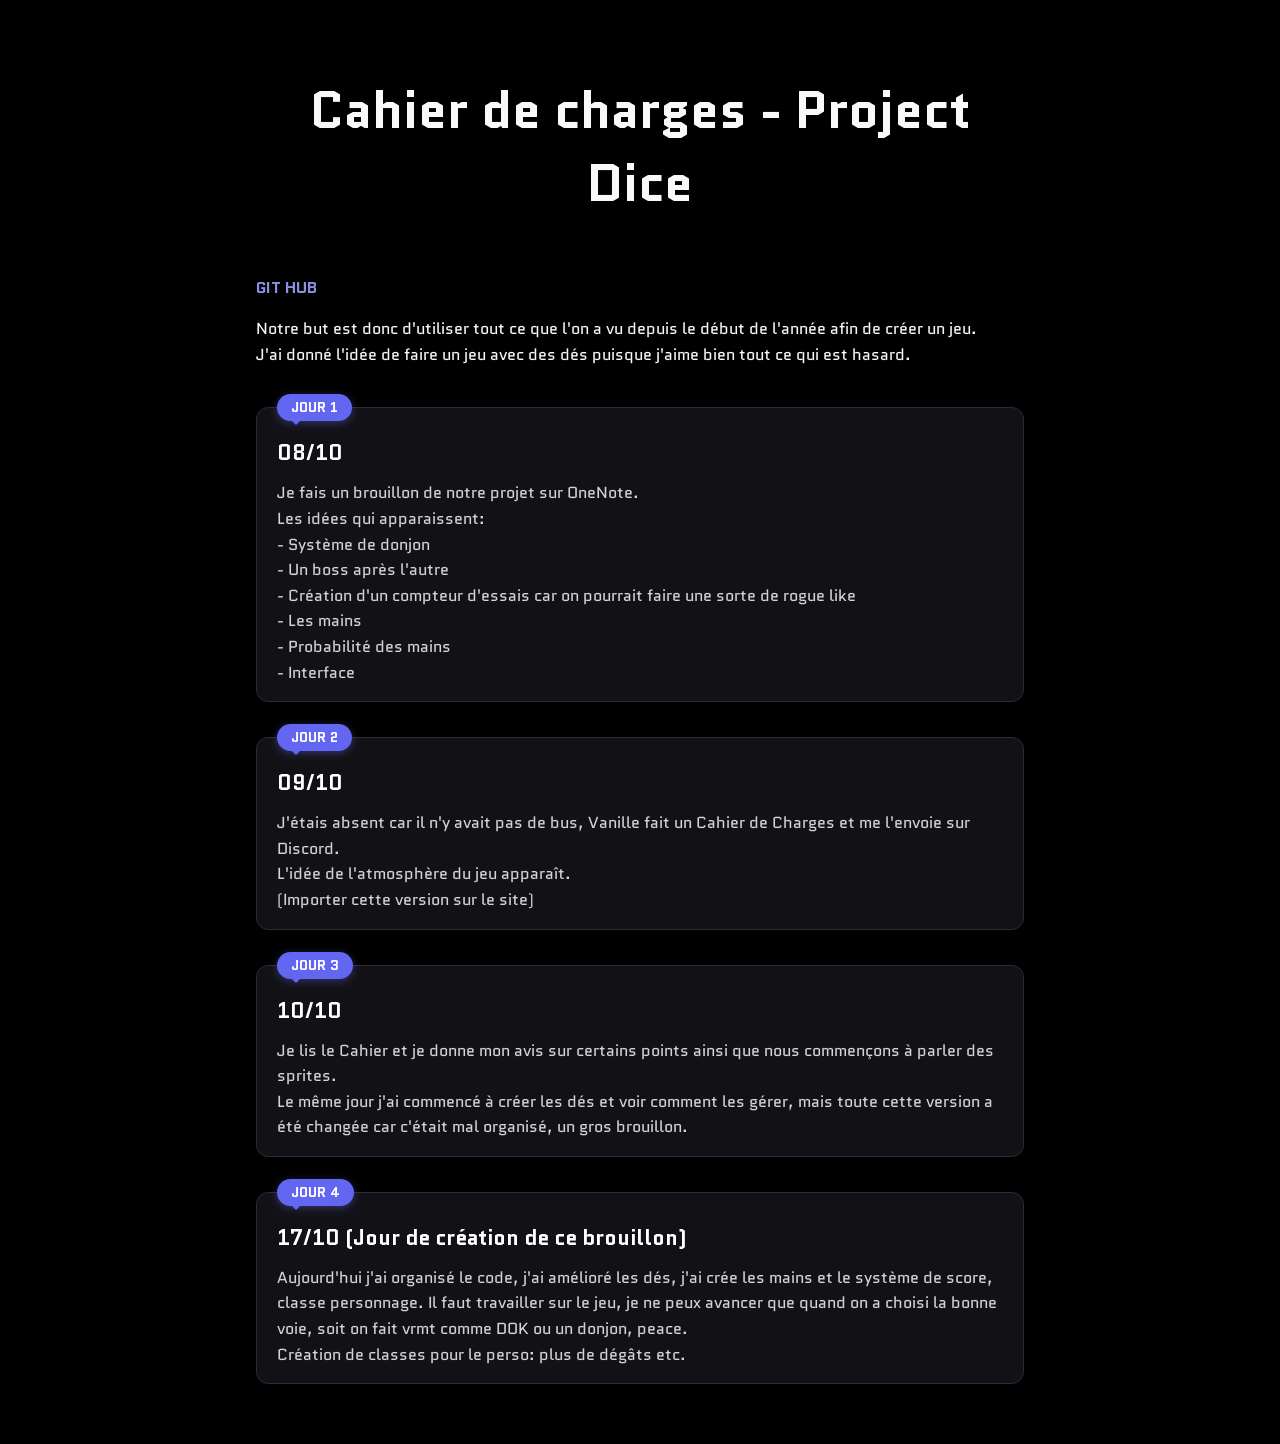
==== index.html @ bb06f16a "Création du site pour le cahier des charges" ====
<!DOCTYPE html>
<html lang="fr">
    <head>
        <meta charset="utf-8">
        <link rel="stylesheet" type="text/css" href="css/style.css" />
        <link rel="preconnect" href="https://fonts.googleapis.com">
        <link rel="preconnect" href="https://fonts.gstatic.com" crossorigin>
        <link href="https://fonts.googleapis.com/css2?family=Quantico:ital,wght@0,400;0,700;1,400;1,700&display=swap" rel="stylesheet">
        <title>Project Dice</title>
    </head>
    <body>
        <header>
            <h1> Cahier de charges - Project Dice </h1>
        </header>

        <main>
            <!-- Introduction / Github -->
            <div class="intro">
                <a href="https://github.com/lcsmvb/project-dice" target="_blank">GIT HUB</a>
                <p>
                    Notre but est donc d'utiliser tout ce que l'on a vu depuis le début de l'année afin de créer un jeu.<br>
                    J'ai donné l'idée de faire un jeu avec des dés puisque j'aime bien tout ce qui est hasard.
                </p>
            </div>

            <!-- Jour 1 -->
            <div class="card">
                <span class="badge">Jour 1</span>
                <h2>08/10</h2>
                <p> 
                    Je fais un brouillon de notre projet sur OneNote. <br>
                    Les idées qui apparaissent: <br>
                    - Système de donjon<br>
                    - Un boss après l'autre<br>
                    - Création d'un compteur d'essais car on pourrait faire une sorte de rogue like <br>
                    - Les mains <br>
                    - Probabilité des mains <br>
                    - Interface <br>
                </p>
            </div>

            <!-- Jour 2 -->
            <div class="card">
                <span class="badge">Jour 2</span>
                <h2>09/10</h2>
                <p> 
                    J'étais absent car il n'y avait pas de bus, Vanille fait un Cahier de Charges et me l'envoie sur Discord. <br>
                    L'idée de l'atmosphère du jeu apparaît. <br>
                    (Importer cette version sur le site) <br>
                </p>
            </div>

            <!-- Jour 3 -->
            <div class="card">
                <span class="badge">Jour 3</span>
                <h2>10/10</h2>
                <p> 
                    Je lis le Cahier et je donne mon avis sur certains points ainsi que nous commençons à parler des sprites. <br>
                    Le même jour j'ai commencé à créer les dés et voir comment les gérer, mais toute cette version a été changée car c'était mal organisé, un gros brouillon. <br>
                </p>
            </div>

            <!-- Jour 4 -->
            <div class="card">
                <span class="badge">Jour 4</span>
                <h2>17/10 (Jour de création de ce brouillon)</h2>
                <p>
                    Aujourd'hui j'ai organisé le code, j'ai amélioré les dés, j'ai crée les mains et le système de score, classe personnage. Il faut travailler sur le jeu, je ne peux avancer que quand on a choisi la bonne voie, soit on fait vrmt comme DOK ou un donjon, peace. <br>
                    Création de classes pour le perso: plus de dégâts etc. <br>
                </p>
            </div>
        </main>
    </body>
</html>
---- css/style.css ----
/* Base de ton CSS */
body {
    margin: auto;
    width: 60%;
    max-width: 800px;
    font-family: "Quantico", sans-serif;
    background-color: #000000;
    color: #f9f9fa;
    padding-bottom: 60px;
}

header {
    text-align: center;
    font-weight: bold;
    font-size: 160%;
    padding: 40px 20px 20px 20px;
}

a {
    color: #8e8ee0;
    font-weight: bold;
    text-decoration: none;
}

a:hover {
    text-decoration: underline;
}

.intro {
    margin-bottom: 40px;
    line-height: 1.6;
}

/* --- STYLE CARTES NSI AVEC BULLES --- */

/* La carte qui contient la bulle et le texte */
.card {
    position: relative;          /* Indispensable pour caler la bulle par rapport à la carte */
    background-color: #121216;   /* Fond légèrement plus clair que le noir pur */
    border: 1px solid #2a2a38;   /* Bordure sobre */
    border-radius: 12px;
    padding: 24px 20px 16px 20px;
    margin-top: 35px;            /* Laisse de l'espace pour que la bulle dépasse */
    box-shadow: 0 4px 15px rgba(0, 0, 0, 0.5);
}

/* La bulle flottante */
.card .badge {
    position: absolute;
    top: -14px;                  /* Fait chevaucher la bulle sur le bord supérieur */
    left: 20px;                  /* Positionnée à gauche */
    background: #6366f1;         /* Couleur violet/bleu (style NSI) */
    color: #ffffff;
    font-size: 0.85rem;
    font-weight: bold;
    text-transform: uppercase;
    padding: 4px 14px;
    border-radius: 20px;         /* Forme de pilule / bulle */
    box-shadow: 0 2px 8px rgba(99, 102, 241, 0.4);
}

/* Effet petite pointe sous la bulle (optionnel) */
.card .badge::after {
    content: "";
    position: absolute;
    bottom: -4px;
    left: 14px;
    width: 0;
    height: 0;
    border-left: 5px solid transparent;
    border-right: 5px solid transparent;
    border-top: 5px solid #6366f1;
}

/* Le titre dans la carte (ex: la date) */
.card h2 {
    margin: 6px 0 12px 0;
    color: #ffffff;
    font-size: 1.3rem;
}

/* Contenu textuel dans la carte */
.card p {
    margin: 0;
    line-height: 1.6;
    color: #d1d5db;
}
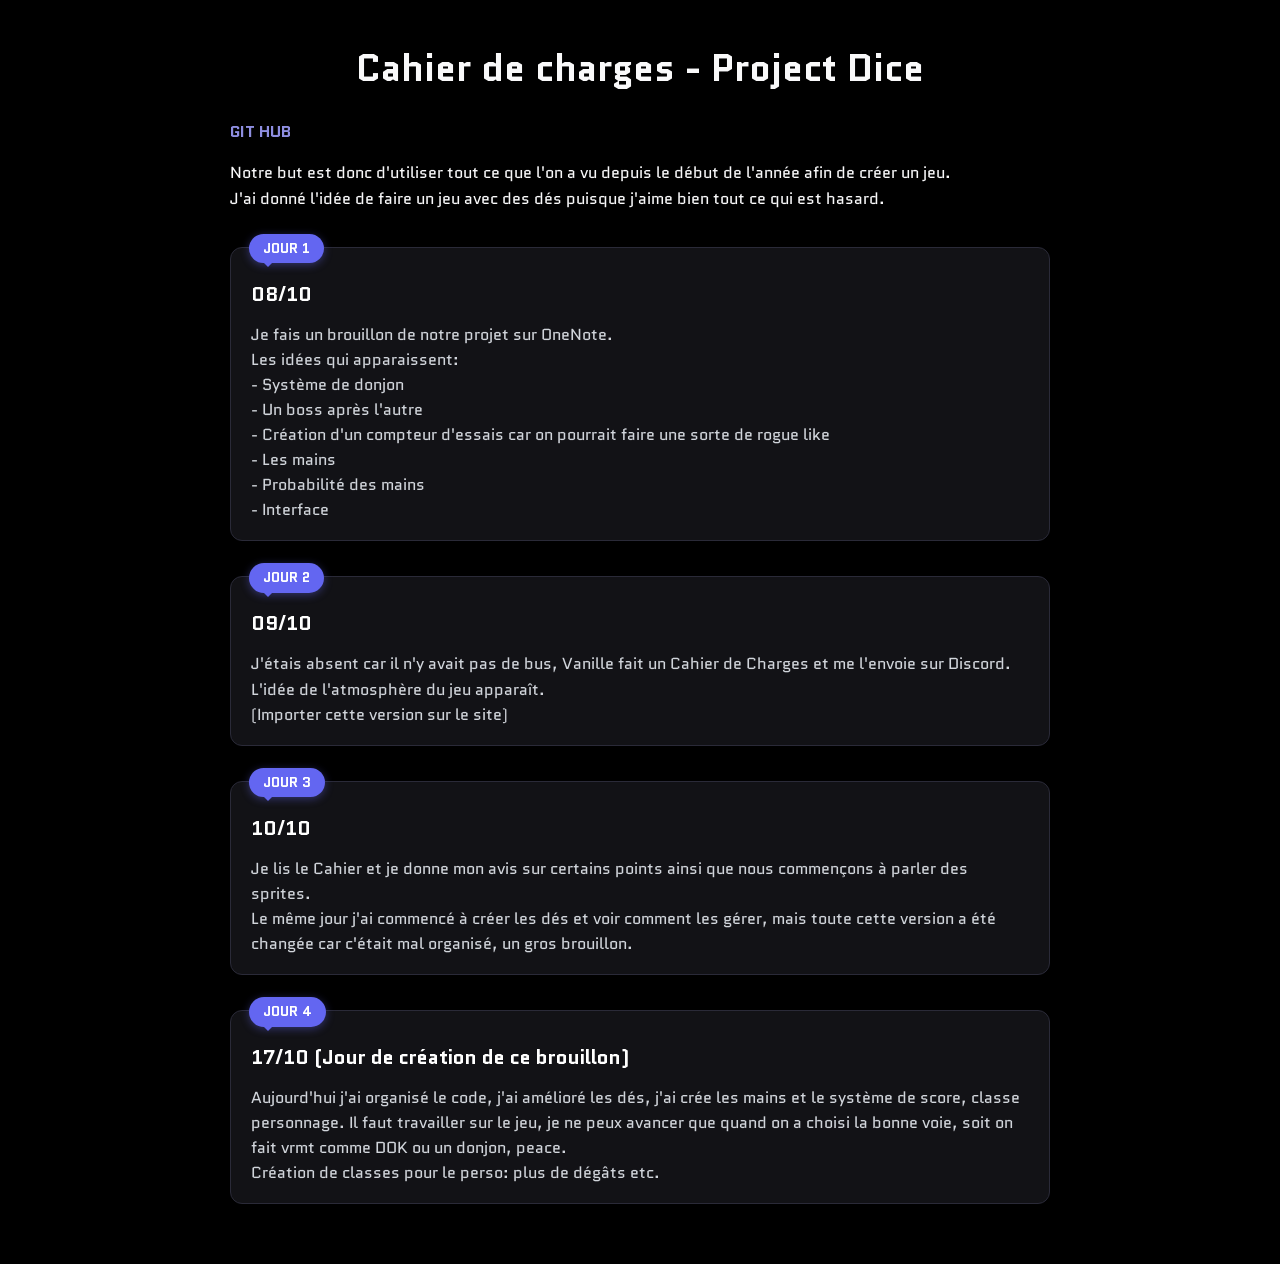
==== commit 209de8fb: "Site devient responsive" ====
--- a/index.html
+++ b/index.html
@@ -3,6 +3,7 @@
     <head>
         <meta charset="utf-8">
         <link rel="stylesheet" type="text/css" href="css/style.css" />
+        <meta name="viewport" content="width=device-width, initial-scale=1.0">
         <link rel="preconnect" href="https://fonts.googleapis.com">
         <link rel="preconnect" href="https://fonts.gstatic.com" crossorigin>
         <link href="https://fonts.googleapis.com/css2?family=Quantico:ital,wght@0,400;0,700;1,400;1,700&display=swap" rel="stylesheet">
--- a/css/style.css
+++ b/css/style.css
@@ -1,25 +1,35 @@
-/* Base de ton CSS */
+/* --- RESET & REGLES DE BASE --- */
+* {
+    box-sizing: border-box; /* Empêche le rembourrage (padding) de casser la largeur */
+}
+
 body {
-    margin: auto;
-    width: 60%;
-    max-width: 800px;
+    margin: 0 auto;
+    width: 90%;             /* S'adapte à 90% de l'écran sur mobile */
+    max-width: 850px;       /* Bloque à 850px max sur grand écran d'ordinateur */
     font-family: "Quantico", sans-serif;
     background-color: #000000;
     color: #f9f9fa;
-    padding-bottom: 60px;
+    padding: 10px 15px 60px 15px;
+    line-height: 1.6;
 }
 
 header {
     text-align: center;
     font-weight: bold;
-    font-size: 160%;
-    padding: 40px 20px 20px 20px;
+    padding: 30px 10px 20px 10px;
+}
+
+header h1 {
+    font-size: clamp(1.5rem, 4vw, 2.3rem); /* Taille de titre dynamique qui s'adapte à l'écran */
+    margin: 0;
 }
 
 a {
     color: #8e8ee0;
     font-weight: bold;
     text-decoration: none;
+    word-break: break-all; /* Évite que les longs liens dépassent sur petit écran */
 }
 
 a:hover {
@@ -27,39 +37,38 @@
 }
 
 .intro {
-    margin-bottom: 40px;
-    line-height: 1.6;
+    margin-bottom: 35px;
+    font-size: 1rem;
 }
 
-/* --- STYLE CARTES NSI AVEC BULLES --- */
-
-/* La carte qui contient la bulle et le texte */
+/* --- CARTES DE TIMELINE / SECTIONS --- */
 .card {
-    position: relative;          /* Indispensable pour caler la bulle par rapport à la carte */
-    background-color: #121216;   /* Fond légèrement plus clair que le noir pur */
-    border: 1px solid #2a2a38;   /* Bordure sobre */
+    position: relative;
+    background-color: #121216;
+    border: 1px solid #2a2a38;
     border-radius: 12px;
-    padding: 24px 20px 16px 20px;
-    margin-top: 35px;            /* Laisse de l'espace pour que la bulle dépasse */
+    padding: 24px 20px 18px 20px;
+    margin-top: 35px;
     box-shadow: 0 4px 15px rgba(0, 0, 0, 0.5);
 }
 
 /* La bulle flottante */
 .card .badge {
     position: absolute;
-    top: -14px;                  /* Fait chevaucher la bulle sur le bord supérieur */
-    left: 20px;                  /* Positionnée à gauche */
-    background: #6366f1;         /* Couleur violet/bleu (style NSI) */
+    top: -14px;
+    left: 18px;
+    background: #6366f1;
     color: #ffffff;
     font-size: 0.85rem;
     font-weight: bold;
     text-transform: uppercase;
     padding: 4px 14px;
-    border-radius: 20px;         /* Forme de pilule / bulle */
+    border-radius: 20px;
     box-shadow: 0 2px 8px rgba(99, 102, 241, 0.4);
+    white-space: nowrap; /* Empêche le badge de se casser en deux lignes */
 }
 
-/* Effet petite pointe sous la bulle (optionnel) */
+/* Petite pointe sous la bulle */
 .card .badge::after {
     content: "";
     position: absolute;
@@ -72,16 +81,44 @@
     border-top: 5px solid #6366f1;
 }
 
-/* Le titre dans la carte (ex: la date) */
 .card h2 {
     margin: 6px 0 12px 0;
     color: #ffffff;
-    font-size: 1.3rem;
+    font-size: 1.25rem;
 }
 
-/* Contenu textuel dans la carte */
 .card p {
     margin: 0;
-    line-height: 1.6;
     color: #d1d5db;
+    font-size: 0.98rem;
+}
+
+/* --- MEDIA QUERIES (ADAPTATION MOBILES ET TABLETTES) --- */
+
+/* Pour les écrans mobiles (< 600px) */
+@media (max-width: 600px) {
+    body {
+        width: 95%;          /* On prend plus de place sur petit écran */
+        padding-left: 8px;
+        padding-right: 8px;
+    }
+
+    header {
+        padding: 20px 5px 15px 5px;
+    }
+
+    .card {
+        padding: 22px 14px 14px 14px; /* Un peu moins de padding pour gagner de l'espace */
+        margin-top: 30px;
+    }
+
+    .card .badge {
+        left: 12px;           /* On décale légèrement le badge vers la gauche */
+        font-size: 0.75rem;   /* Bulle un peu plus petite sur mobile */
+        padding: 3px 10px;
+    }
+
+    .card h2 {
+        font-size: 1.1rem;
+    }
 }
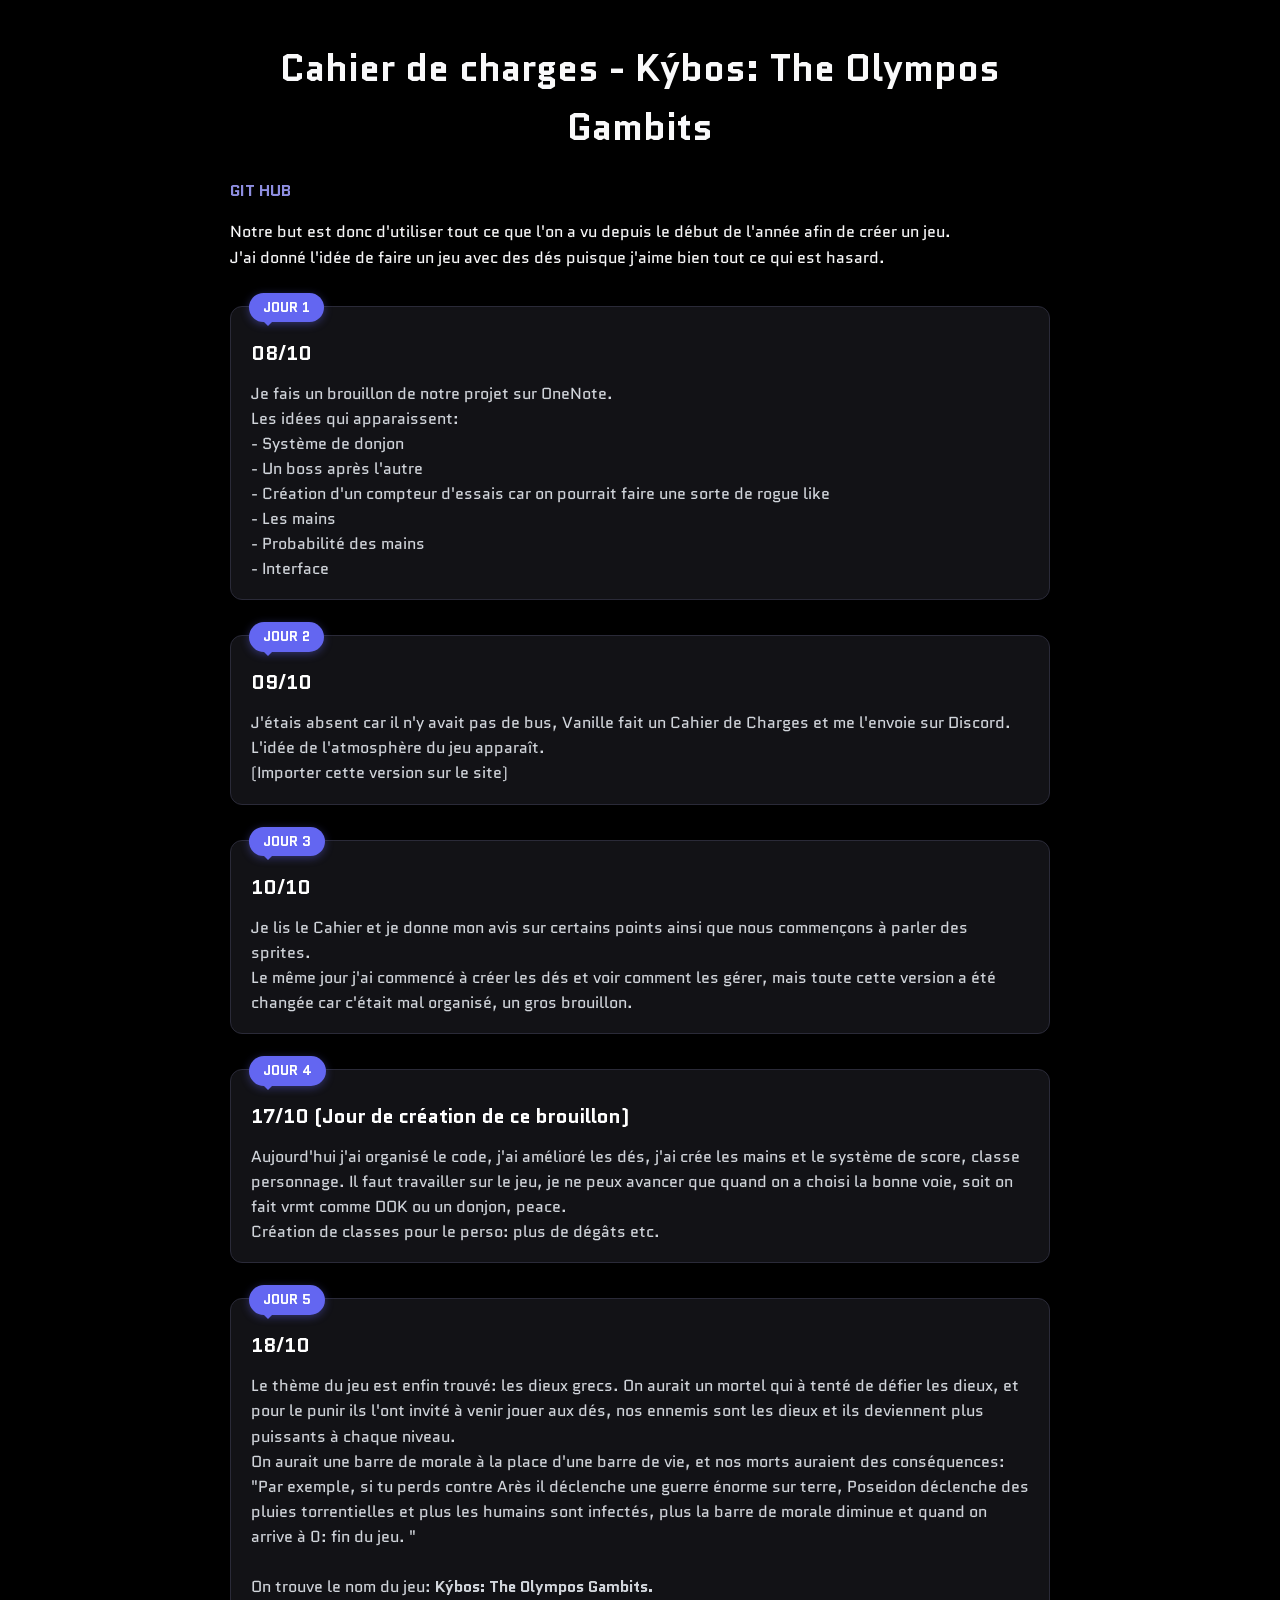
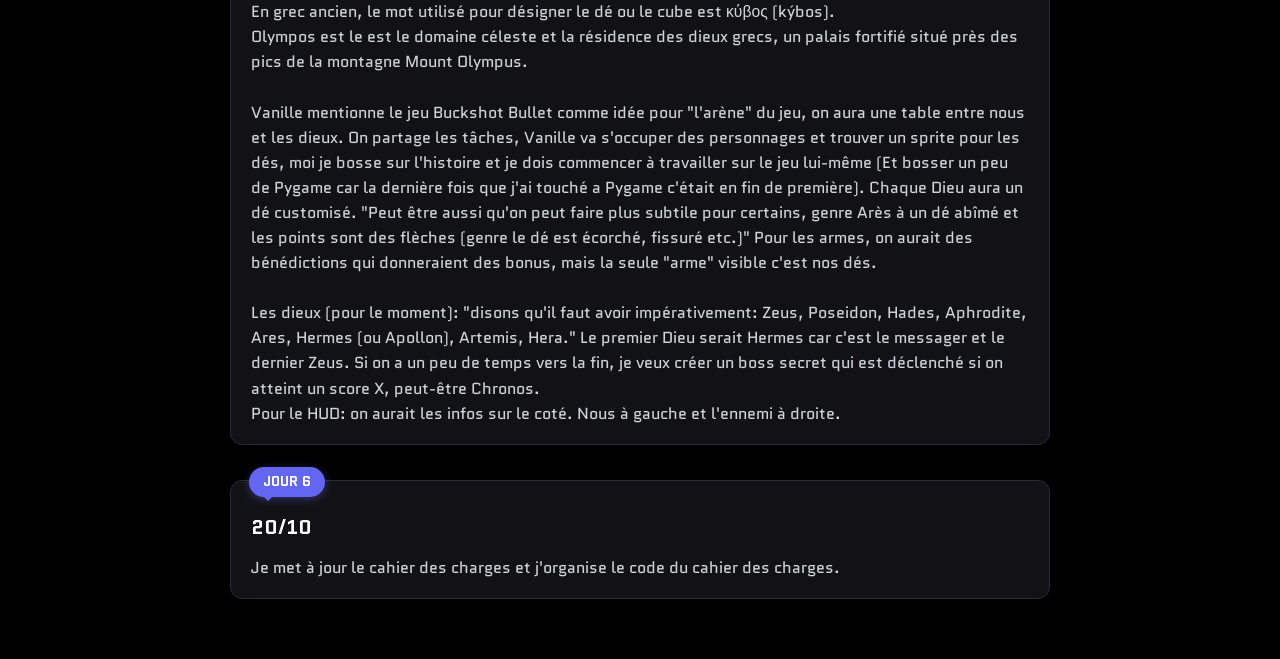
==== commit 059adbf9: "Jour 5" ====
--- a/index.html
+++ b/index.html
@@ -1,75 +1,131 @@
 <!DOCTYPE html>
 <html lang="fr">
-    <head>
-        <meta charset="utf-8">
-        <link rel="stylesheet" type="text/css" href="css/style.css" />
-        <meta name="viewport" content="width=device-width, initial-scale=1.0">
-        <link rel="preconnect" href="https://fonts.googleapis.com">
-        <link rel="preconnect" href="https://fonts.gstatic.com" crossorigin>
-        <link href="https://fonts.googleapis.com/css2?family=Quantico:ital,wght@0,400;0,700;1,400;1,700&display=swap" rel="stylesheet">
-        <title>Project Dice</title>
-    </head>
-    <body>
-        <header>
-            <h1> Cahier de charges - Project Dice </h1>
-        </header>
 
-        <main>
-            <!-- Introduction / Github -->
-            <div class="intro">
-                <a href="https://github.com/lcsmvb/project-dice" target="_blank">GIT HUB</a>
-                <p>
-                    Notre but est donc d'utiliser tout ce que l'on a vu depuis le début de l'année afin de créer un jeu.<br>
-                    J'ai donné l'idée de faire un jeu avec des dés puisque j'aime bien tout ce qui est hasard.
-                </p>
-            </div>
+<head>
+    <meta charset="utf-8">
+    <link rel="stylesheet" type="text/css" href="css/style.css" />
+    <meta name="viewport" content="width=device-width, initial-scale=1.0">
+    <link rel="preconnect" href="https://fonts.googleapis.com">
+    <link rel="preconnect" href="https://fonts.gstatic.com" crossorigin>
+    <link href="https://fonts.googleapis.com/css2?family=Quantico:ital,wght@0,400;0,700;1,400;1,700&display=swap"
+        rel="stylesheet">
+    <title>Kýbos: The Olympos Gambits</title>
+</head>
 
-            <!-- Jour 1 -->
-            <div class="card">
-                <span class="badge">Jour 1</span>
-                <h2>08/10</h2>
-                <p> 
-                    Je fais un brouillon de notre projet sur OneNote. <br>
-                    Les idées qui apparaissent: <br>
-                    - Système de donjon<br>
-                    - Un boss après l'autre<br>
-                    - Création d'un compteur d'essais car on pourrait faire une sorte de rogue like <br>
-                    - Les mains <br>
-                    - Probabilité des mains <br>
-                    - Interface <br>
-                </p>
-            </div>
+<body>
+    <header>
+        <h1> Cahier de charges - Kýbos: The Olympos Gambits </h1>
+    </header>
 
-            <!-- Jour 2 -->
-            <div class="card">
-                <span class="badge">Jour 2</span>
-                <h2>09/10</h2>
-                <p> 
-                    J'étais absent car il n'y avait pas de bus, Vanille fait un Cahier de Charges et me l'envoie sur Discord. <br>
-                    L'idée de l'atmosphère du jeu apparaît. <br>
-                    (Importer cette version sur le site) <br>
-                </p>
-            </div>
+    <main>
+        <!-- Introduction / Github -->
+        <div class="intro">
+            <a href="https://github.com/lcsmvb/project-dice" target="_blank">GIT HUB</a>
+            <p>
+                Notre but est donc d'utiliser tout ce que l'on a vu depuis le début de l'année afin de créer un jeu.<br>
+                J'ai donné l'idée de faire un jeu avec des dés puisque j'aime bien tout ce qui est hasard.
+            </p>
+        </div>
 
-            <!-- Jour 3 -->
-            <div class="card">
-                <span class="badge">Jour 3</span>
-                <h2>10/10</h2>
-                <p> 
-                    Je lis le Cahier et je donne mon avis sur certains points ainsi que nous commençons à parler des sprites. <br>
-                    Le même jour j'ai commencé à créer les dés et voir comment les gérer, mais toute cette version a été changée car c'était mal organisé, un gros brouillon. <br>
-                </p>
-            </div>
+        <!-- Jour 1 -->
+        <div class="card">
+            <span class="badge">Jour 1</span>
+            <h2>08/10</h2>
+            <p>
+                Je fais un brouillon de notre projet sur OneNote. <br>
+                Les idées qui apparaissent: <br>
+                - Système de donjon<br>
+                - Un boss après l'autre<br>
+                - Création d'un compteur d'essais car on pourrait faire une sorte de rogue like <br>
+                - Les mains <br>
+                - Probabilité des mains <br>
+                - Interface <br>
+            </p>
+        </div>
 
-            <!-- Jour 4 -->
-            <div class="card">
-                <span class="badge">Jour 4</span>
-                <h2>17/10 (Jour de création de ce brouillon)</h2>
-                <p>
-                    Aujourd'hui j'ai organisé le code, j'ai amélioré les dés, j'ai crée les mains et le système de score, classe personnage. Il faut travailler sur le jeu, je ne peux avancer que quand on a choisi la bonne voie, soit on fait vrmt comme DOK ou un donjon, peace. <br>
-                    Création de classes pour le perso: plus de dégâts etc. <br>
-                </p>
-            </div>
-        </main>
-    </body>
+        <!-- Jour 2 -->
+        <div class="card">
+            <span class="badge">Jour 2</span>
+            <h2>09/10</h2>
+            <p>
+                J'étais absent car il n'y avait pas de bus, Vanille fait un Cahier de Charges et me l'envoie sur
+                Discord. <br>
+                L'idée de l'atmosphère du jeu apparaît. <br>
+                (Importer cette version sur le site) <br>
+            </p>
+        </div>
+
+        <!-- Jour 3 -->
+        <div class="card">
+            <span class="badge">Jour 3</span>
+            <h2>10/10</h2>
+            <p>
+                Je lis le Cahier et je donne mon avis sur certains points ainsi que nous commençons à parler des
+                sprites. <br>
+                Le même jour j'ai commencé à créer les dés et voir comment les gérer, mais toute cette version a été
+                changée car c'était mal organisé, un gros brouillon. <br>
+            </p>
+        </div>
+
+        <!-- Jour 4 -->
+        <div class="card">
+            <span class="badge">Jour 4</span>
+            <h2>17/10 (Jour de création de ce brouillon)</h2>
+            <p>
+                Aujourd'hui j'ai organisé le code, j'ai amélioré les dés, j'ai crée les mains et le système de score,
+                classe personnage. Il faut travailler sur le jeu, je ne peux avancer que quand on a choisi la bonne
+                voie, soit on fait vrmt comme DOK ou un donjon, peace. <br>
+                Création de classes pour le perso: plus de dégâts etc. <br>
+            </p>
+        </div>
+        <!-- Jour 5 -->
+        <div class="card">
+            <span class="badge">Jour 5</span>
+            <h2>18/10</h2>
+            <p>
+                Le thème du jeu est enfin trouvé: les dieux grecs.
+                On aurait un mortel qui à tenté de défier les dieux, et pour le punir ils l'ont invité à venir jouer aux
+                dés,
+                nos ennemis sont les dieux et ils deviennent plus puissants à chaque niveau. <br>
+                On aurait une barre de morale à la place d'une barre de vie, et nos morts auraient des conséquences:
+                "Par exemple, si tu perds contre Arès il déclenche une guerre énorme sur terre, Poseidon déclenche des
+                pluies torrentielles et plus les humains sont infectés, plus la barre de morale diminue et quand on
+                arrive à 0: fin du jeu. " <br> 
+                <br> 
+                On trouve le nom du jeu: <strong> Kýbos: The Olympos Gambits. </strong> <br>
+                En grec ancien, le mot utilisé pour désigner le dé ou le cube est κύβος (kýbos). <br>
+                Olympos est le est le domaine céleste et la résidence des dieux grecs, un palais fortifié situé près des
+                pics de la montagne Mount Olympus. <br>
+                <br>
+                Vanille mentionne le jeu Buckshot Bullet comme idée pour "l'arène" du jeu, on aura une table entre nous
+                et les dieux.
+                On partage les tâches, Vanille va s'occuper des personnages et trouver un sprite pour les dés,
+                moi je bosse sur l'histoire et je dois commencer à travailler sur le jeu lui-même
+                (Et bosser un peu de Pygame car la dernière fois que j'ai touché a Pygame c'était en fin de première).
+                Chaque Dieu aura un dé customisé. "Peut être aussi qu'on peut faire plus subtile pour certains, genre
+                Arès à un dé abîmé et les points sont des flèches (genre le dé est écorché, fissuré etc.)"
+                Pour les armes, on aurait des bénédictions qui donneraient des bonus, mais la seule "arme" visible c'est
+                nos dés. <br>
+                <br>
+                Les dieux (pour le moment): "disons qu'il faut avoir impérativement: Zeus, Poseidon, Hades, Aphrodite,
+                Ares, Hermes (ou Apollon), Artemis, Hera."
+                Le premier Dieu serait Hermes car c'est le messager et le dernier Zeus.
+                Si on a un peu de temps vers la fin, je veux créer un boss secret qui est déclenché si on atteint un
+                score X, peut-être Chronos.
+                <br>
+                Pour le HUD: on aurait les infos sur le coté. Nous à gauche et l'ennemi à droite. <br>
+            </p>
+        </div>
+        <!-- Jour 4 -->
+        <div class="card">
+            <span class="badge">Jour 6</span>
+            <h2>20/10</h2>
+            <p>
+                Je met à jour le cahier des charges et j'organise le code du cahier des charges. <br>
+
+            </p>
+        </div>
+    </main>
+</body>
+
 </html>
--- a/css/style.css
+++ b/css/style.css
@@ -1,12 +1,15 @@
 /* --- RESET & REGLES DE BASE --- */
 * {
-    box-sizing: border-box; /* Empêche le rembourrage (padding) de casser la largeur */
+    box-sizing: border-box;
+    /* Empêche le rembourrage (padding) de casser la largeur */
 }
 
 body {
     margin: 0 auto;
-    width: 90%;             /* S'adapte à 90% de l'écran sur mobile */
-    max-width: 850px;       /* Bloque à 850px max sur grand écran d'ordinateur */
+    width: 90%;
+    /* S'adapte à 90% de l'écran sur mobile */
+    max-width: 850px;
+    /* Bloque à 850px max sur grand écran d'ordinateur */
     font-family: "Quantico", sans-serif;
     background-color: #000000;
     color: #f9f9fa;
@@ -21,7 +24,8 @@
 }
 
 header h1 {
-    font-size: clamp(1.5rem, 4vw, 2.3rem); /* Taille de titre dynamique qui s'adapte à l'écran */
+    font-size: clamp(1.5rem, 4vw, 2.3rem);
+    /* Taille de titre dynamique qui s'adapte à l'écran */
     margin: 0;
 }
 
@@ -29,7 +33,8 @@
     color: #8e8ee0;
     font-weight: bold;
     text-decoration: none;
-    word-break: break-all; /* Évite que les longs liens dépassent sur petit écran */
+    word-break: break-all;
+    /* Évite que les longs liens dépassent sur petit écran */
 }
 
 a:hover {
@@ -65,7 +70,8 @@
     padding: 4px 14px;
     border-radius: 20px;
     box-shadow: 0 2px 8px rgba(99, 102, 241, 0.4);
-    white-space: nowrap; /* Empêche le badge de se casser en deux lignes */
+    white-space: nowrap;
+    /* Empêche le badge de se casser en deux lignes */
 }
 
 /* Petite pointe sous la bulle */
@@ -98,7 +104,8 @@
 /* Pour les écrans mobiles (< 600px) */
 @media (max-width: 600px) {
     body {
-        width: 95%;          /* On prend plus de place sur petit écran */
+        width: 95%;
+        /* On prend plus de place sur petit écran */
         padding-left: 8px;
         padding-right: 8px;
     }
@@ -108,13 +115,16 @@
     }
 
     .card {
-        padding: 22px 14px 14px 14px; /* Un peu moins de padding pour gagner de l'espace */
+        padding: 22px 14px 14px 14px;
+        /* Un peu moins de padding pour gagner de l'espace */
         margin-top: 30px;
     }
 
     .card .badge {
-        left: 12px;           /* On décale légèrement le badge vers la gauche */
-        font-size: 0.75rem;   /* Bulle un peu plus petite sur mobile */
+        left: 12px;
+        /* On décale légèrement le badge vers la gauche */
+        font-size: 0.75rem;
+        /* Bulle un peu plus petite sur mobile */
         padding: 3px 10px;
     }
 
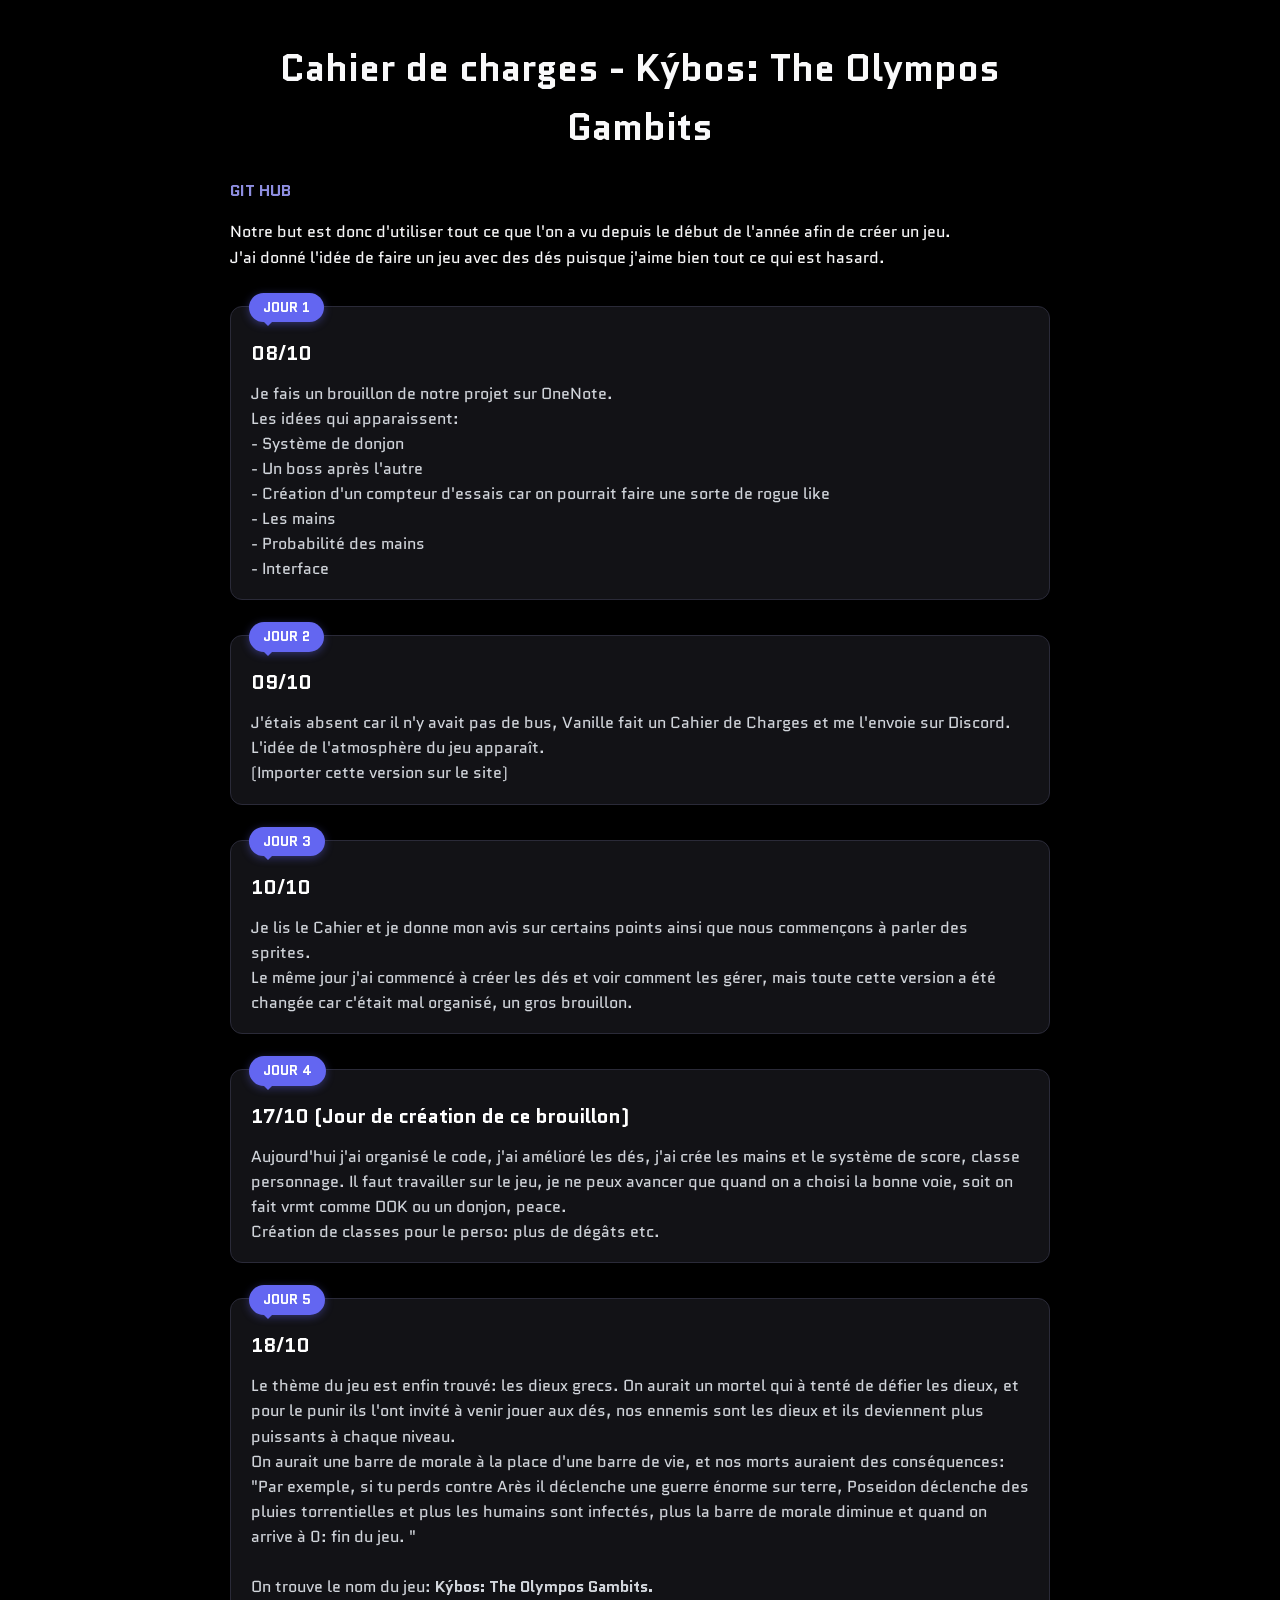
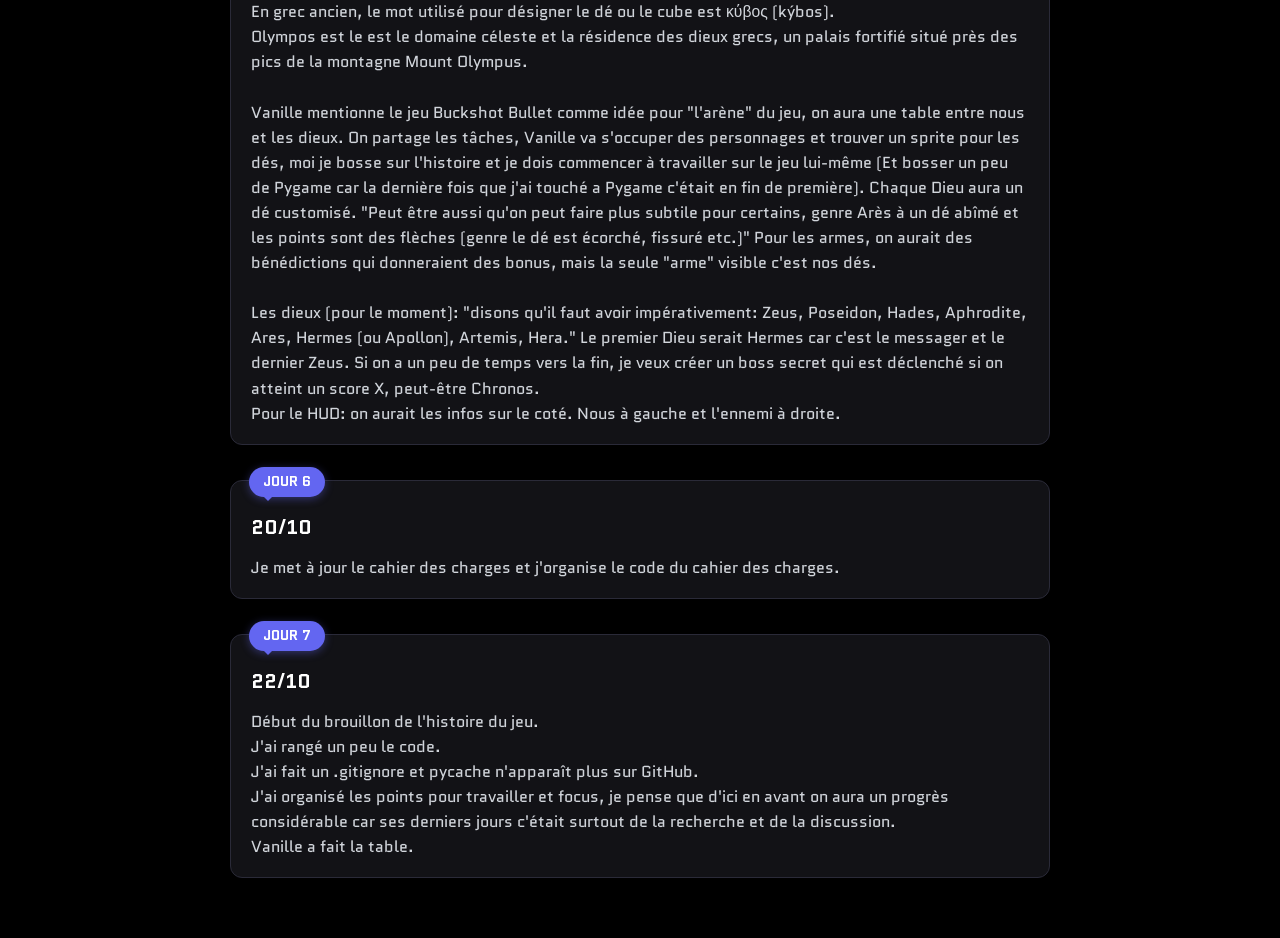
==== commit 0f40756d: "Jour 7" ====
--- a/index.html
+++ b/index.html
@@ -90,8 +90,8 @@
                 On aurait une barre de morale à la place d'une barre de vie, et nos morts auraient des conséquences:
                 "Par exemple, si tu perds contre Arès il déclenche une guerre énorme sur terre, Poseidon déclenche des
                 pluies torrentielles et plus les humains sont infectés, plus la barre de morale diminue et quand on
-                arrive à 0: fin du jeu. " <br> 
-                <br> 
+                arrive à 0: fin du jeu. " <br>
+                <br>
                 On trouve le nom du jeu: <strong> Kýbos: The Olympos Gambits. </strong> <br>
                 En grec ancien, le mot utilisé pour désigner le dé ou le cube est κύβος (kýbos). <br>
                 Olympos est le est le domaine céleste et la résidence des dieux grecs, un palais fortifié situé près des
@@ -116,13 +116,26 @@
                 Pour le HUD: on aurait les infos sur le coté. Nous à gauche et l'ennemi à droite. <br>
             </p>
         </div>
-        <!-- Jour 4 -->
+        <!-- Jour 6 -->
         <div class="card">
             <span class="badge">Jour 6</span>
             <h2>20/10</h2>
             <p>
                 Je met à jour le cahier des charges et j'organise le code du cahier des charges. <br>
-
+            </p>
+        </div>
+        <!-- Jour 7 -->
+        <div class="card">
+            <span class="badge">Jour 7</span>
+            <h2>22/10</h2>
+            <p>
+                Début du brouillon de l'histoire du jeu. <br>
+                J'ai rangé un peu le code. <br>
+                J'ai fait un .gitignore et pycache n'apparaît plus sur GitHub. <br>
+                J'ai organisé les points pour travailler et focus, je pense que d'ici en avant on aura un progrès
+                considérable car ses derniers jours
+                c'était surtout de la recherche et de la discussion. <br>
+                Vanille a fait la table. <br>
             </p>
         </div>
     </main>
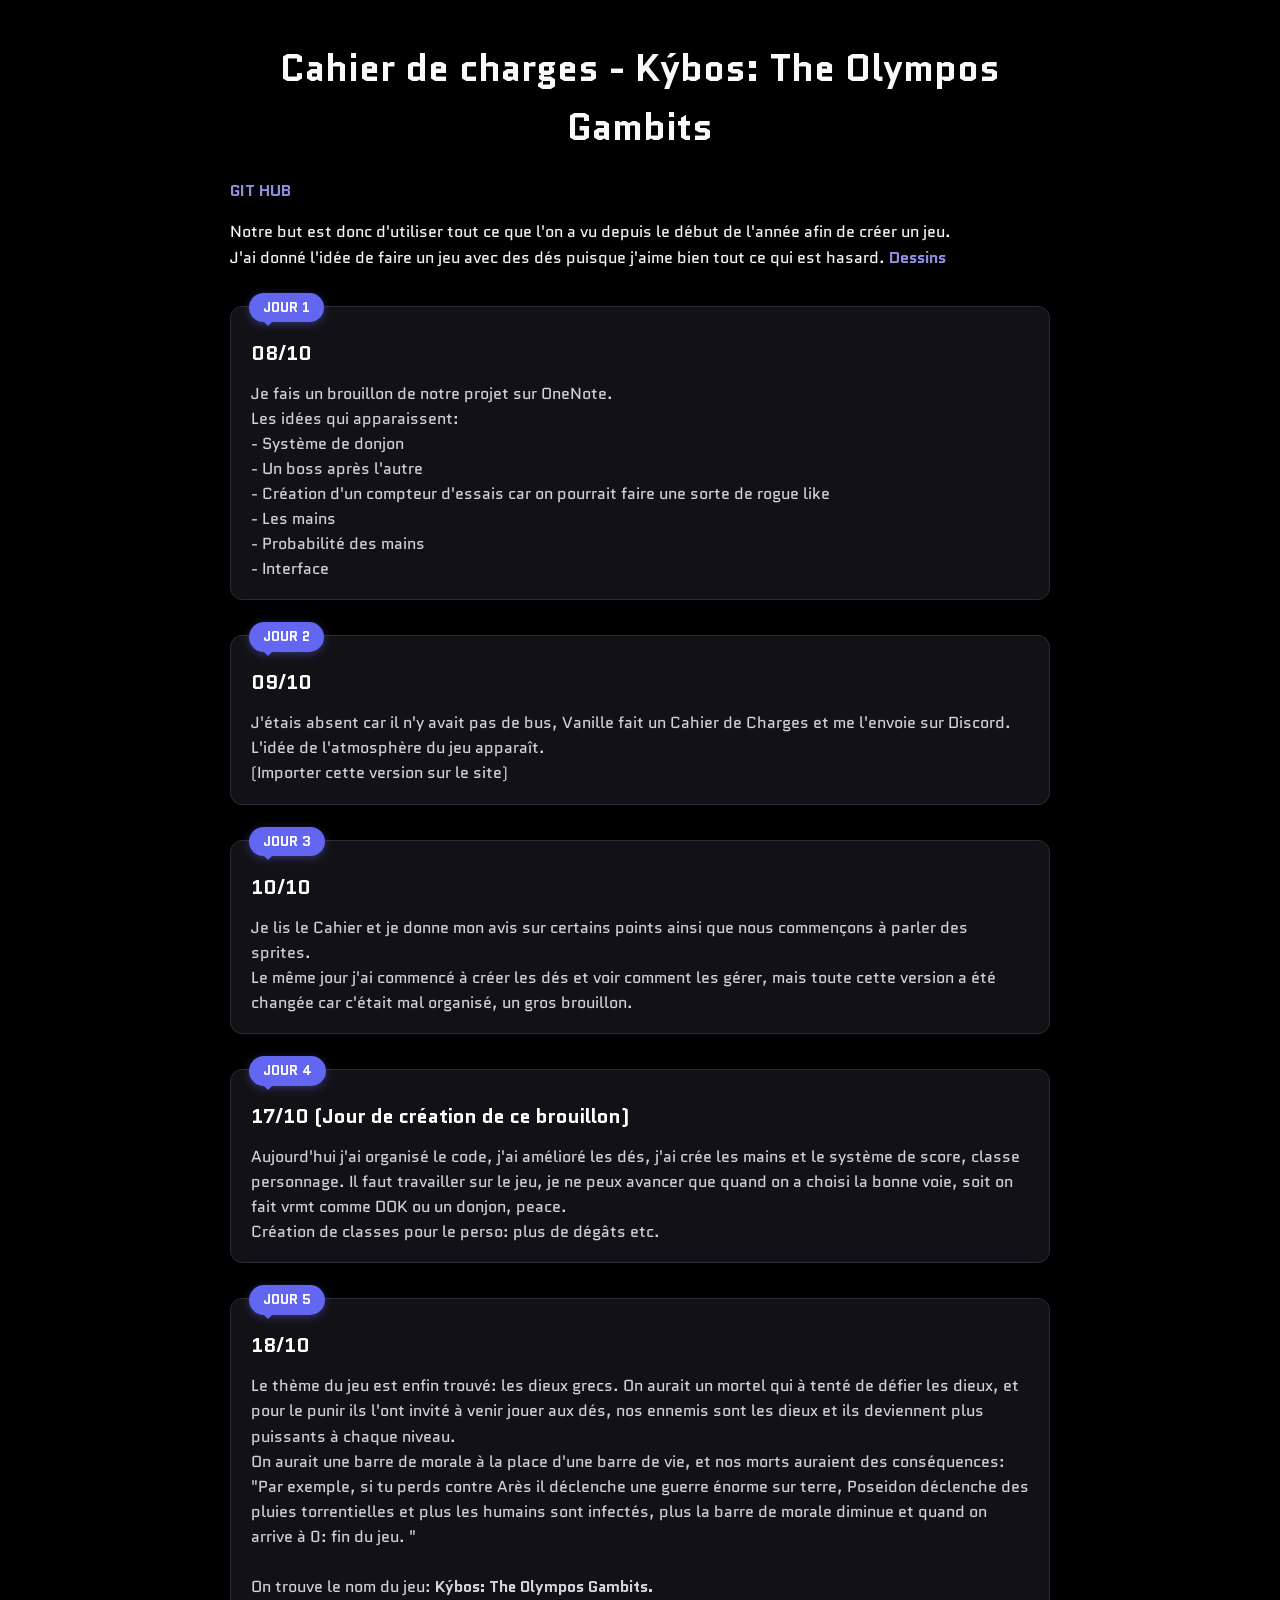
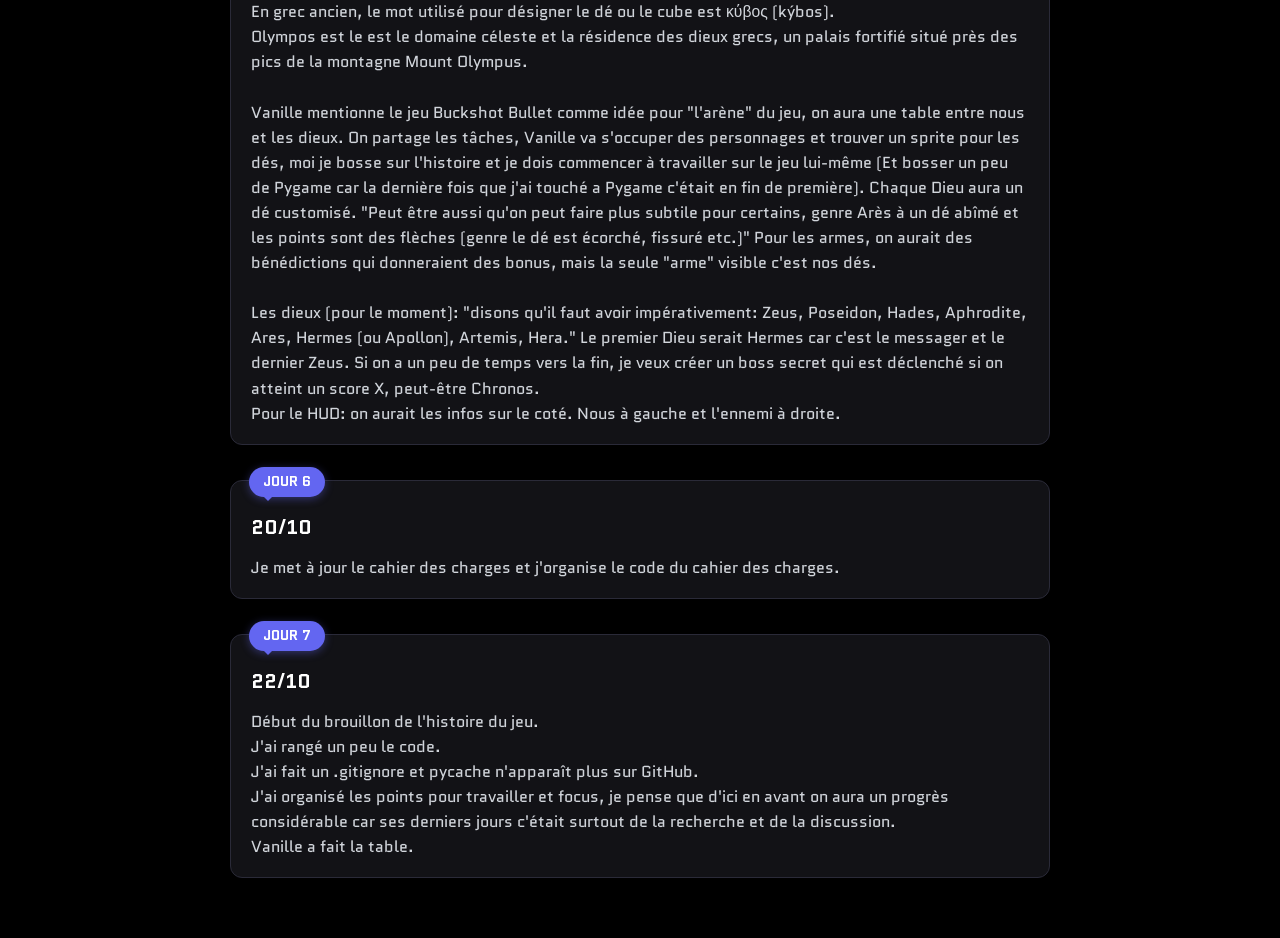
==== commit e82816fd: "Test" ====
--- a/index.html
+++ b/index.html
@@ -24,6 +24,7 @@
             <p>
                 Notre but est donc d'utiliser tout ce que l'on a vu depuis le début de l'année afin de créer un jeu.<br>
                 J'ai donné l'idée de faire un jeu avec des dés puisque j'aime bien tout ce qui est hasard.
+                <a href="drawings.html" target="_blank">Dessins</a>
             </p>
         </div>
 
--- a/css/style.css
+++ b/css/style.css
@@ -131,4 +131,13 @@
     .card h2 {
         font-size: 1.1rem;
     }
+}
+/* --- IMAGES DANS LES CARDS --- */
+.card img {
+    display: block;
+    max-width: 100%;   /* ne dépasse jamais la card */
+    height: auto;      /* garde les proportions */
+    margin: 12px auto auto;  /* auto à gauche et à droite = centrée */
+    border-radius: 8px;
+    image-rendering: pixelated;
 }
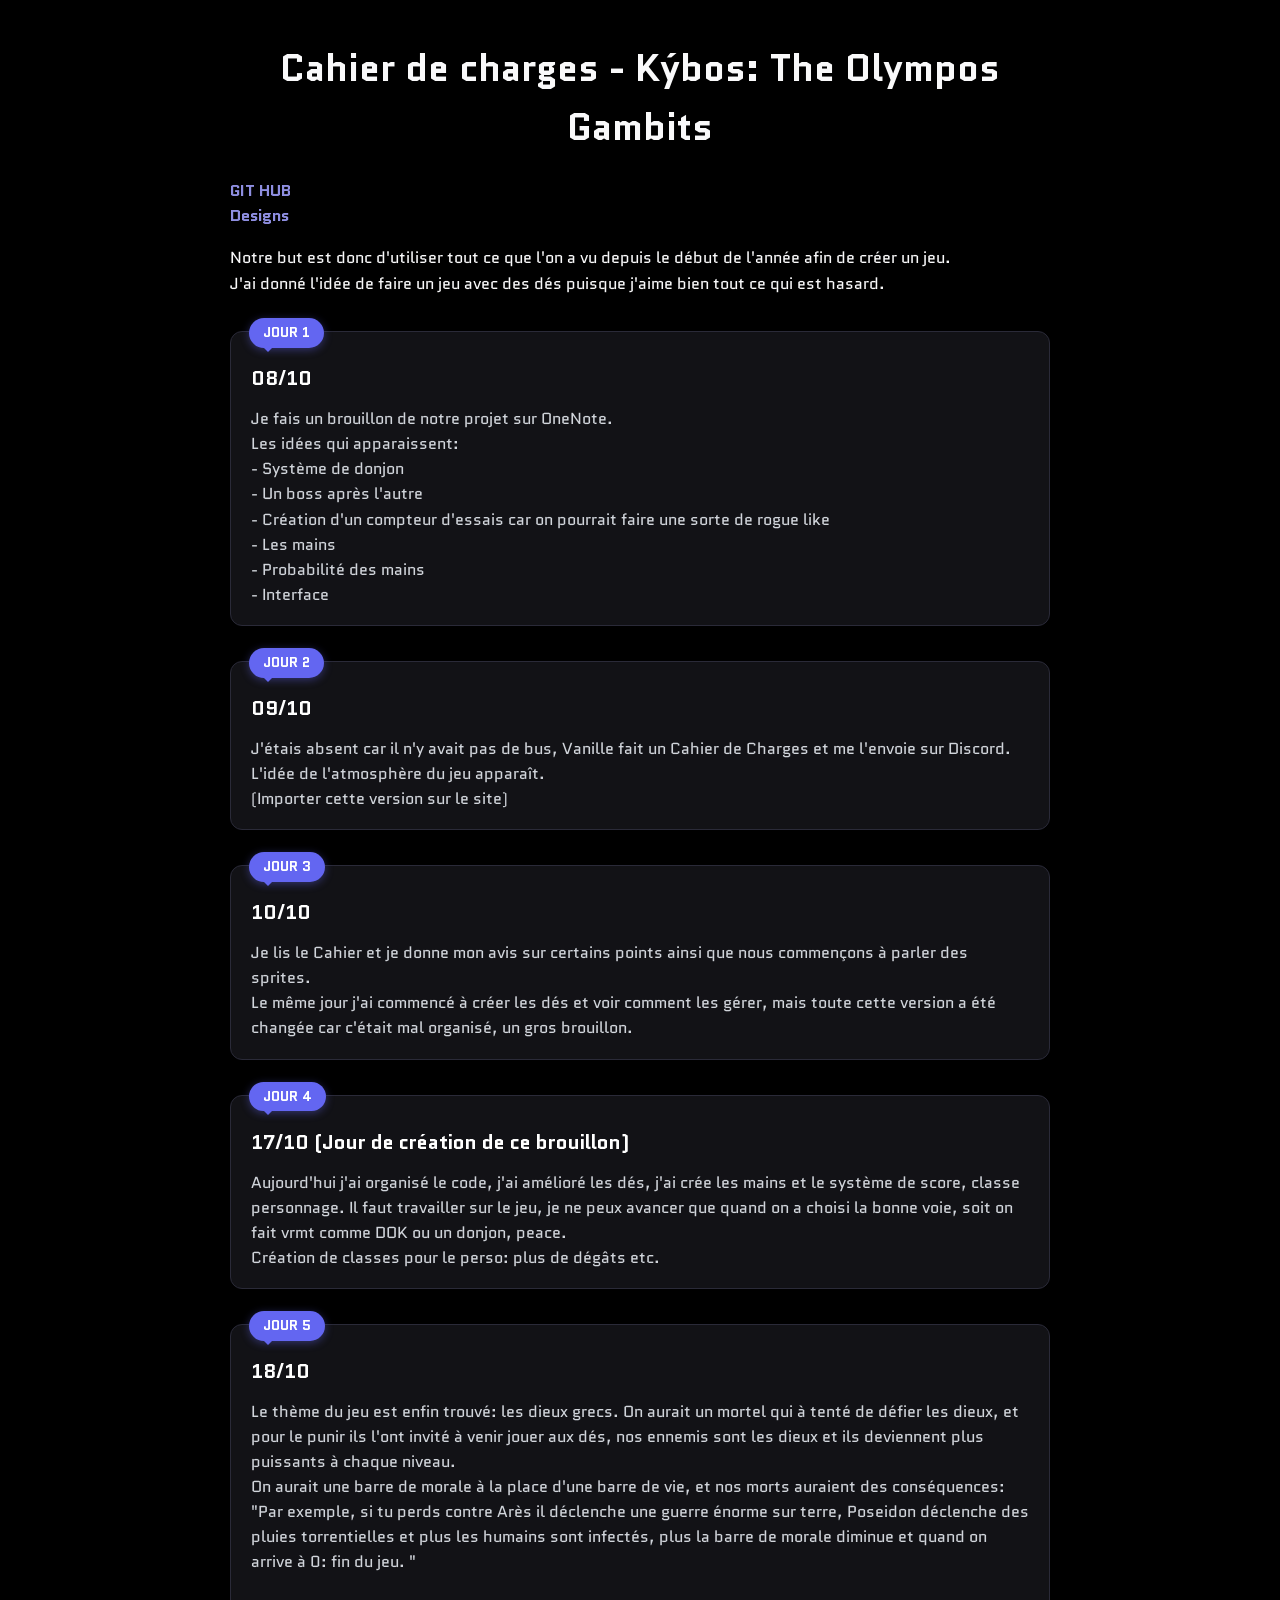
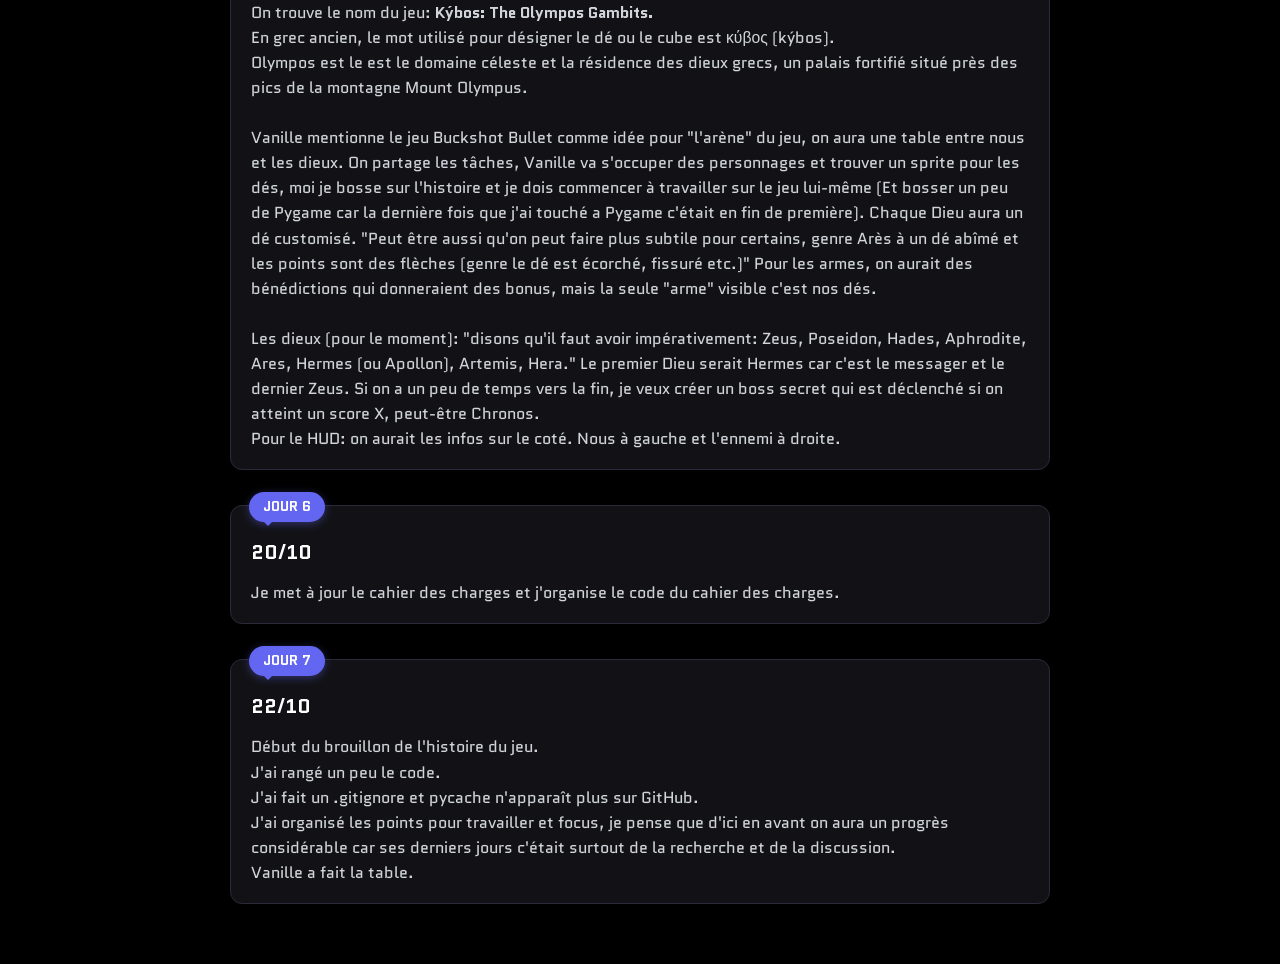
==== commit 50059b43: "Lien entre index et dessins ajouté + corrections page dessins html" ====
--- a/index.html
+++ b/index.html
@@ -20,11 +20,11 @@
     <main>
         <!-- Introduction / Github -->
         <div class="intro">
-            <a href="https://github.com/lcsmvb/project-dice" target="_blank">GIT HUB</a>
+            <a href="https://github.com/lcsmvb/project-dice" target="_blank">GIT HUB</a> <br>
+            <a href="drawings.html" target="_blank"> Designs </a>
             <p>
                 Notre but est donc d'utiliser tout ce que l'on a vu depuis le début de l'année afin de créer un jeu.<br>
                 J'ai donné l'idée de faire un jeu avec des dés puisque j'aime bien tout ce qui est hasard.
-                <a href="drawings.html" target="_blank">Dessins</a>
             </p>
         </div>
 
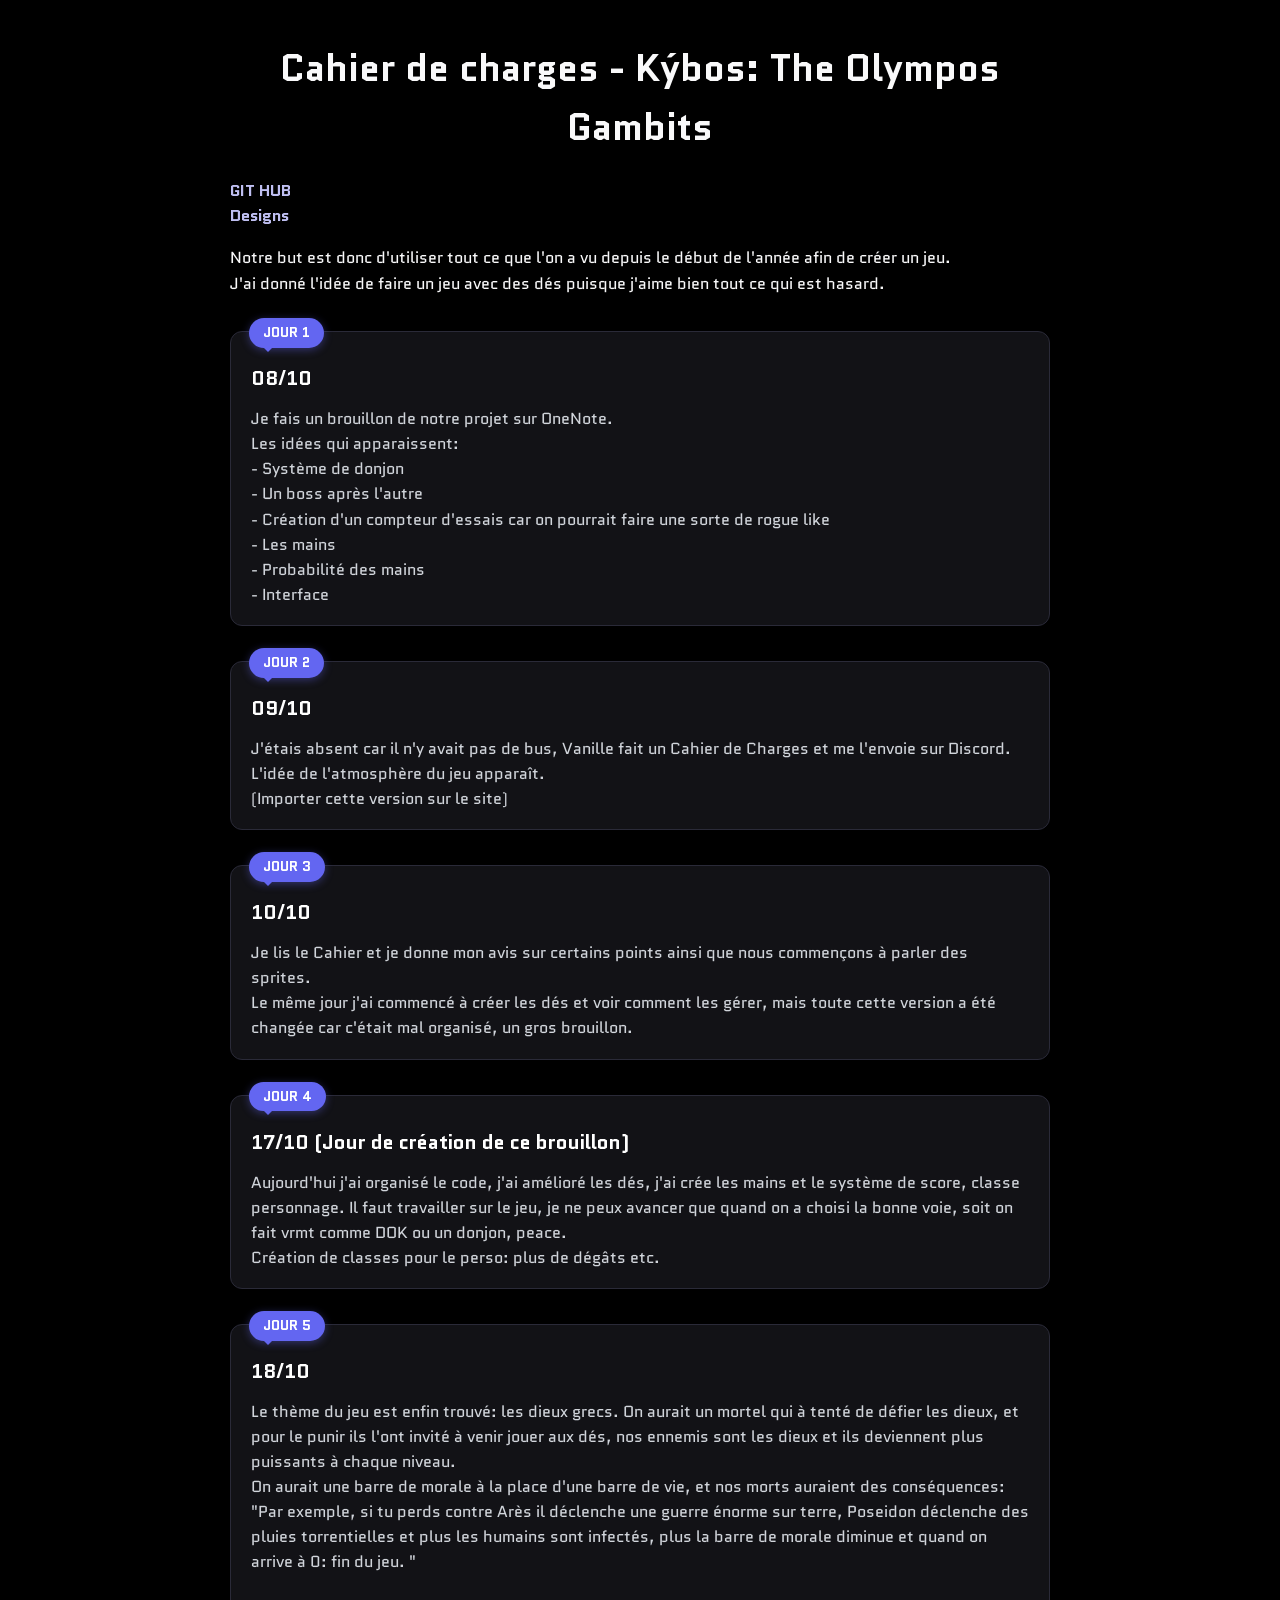
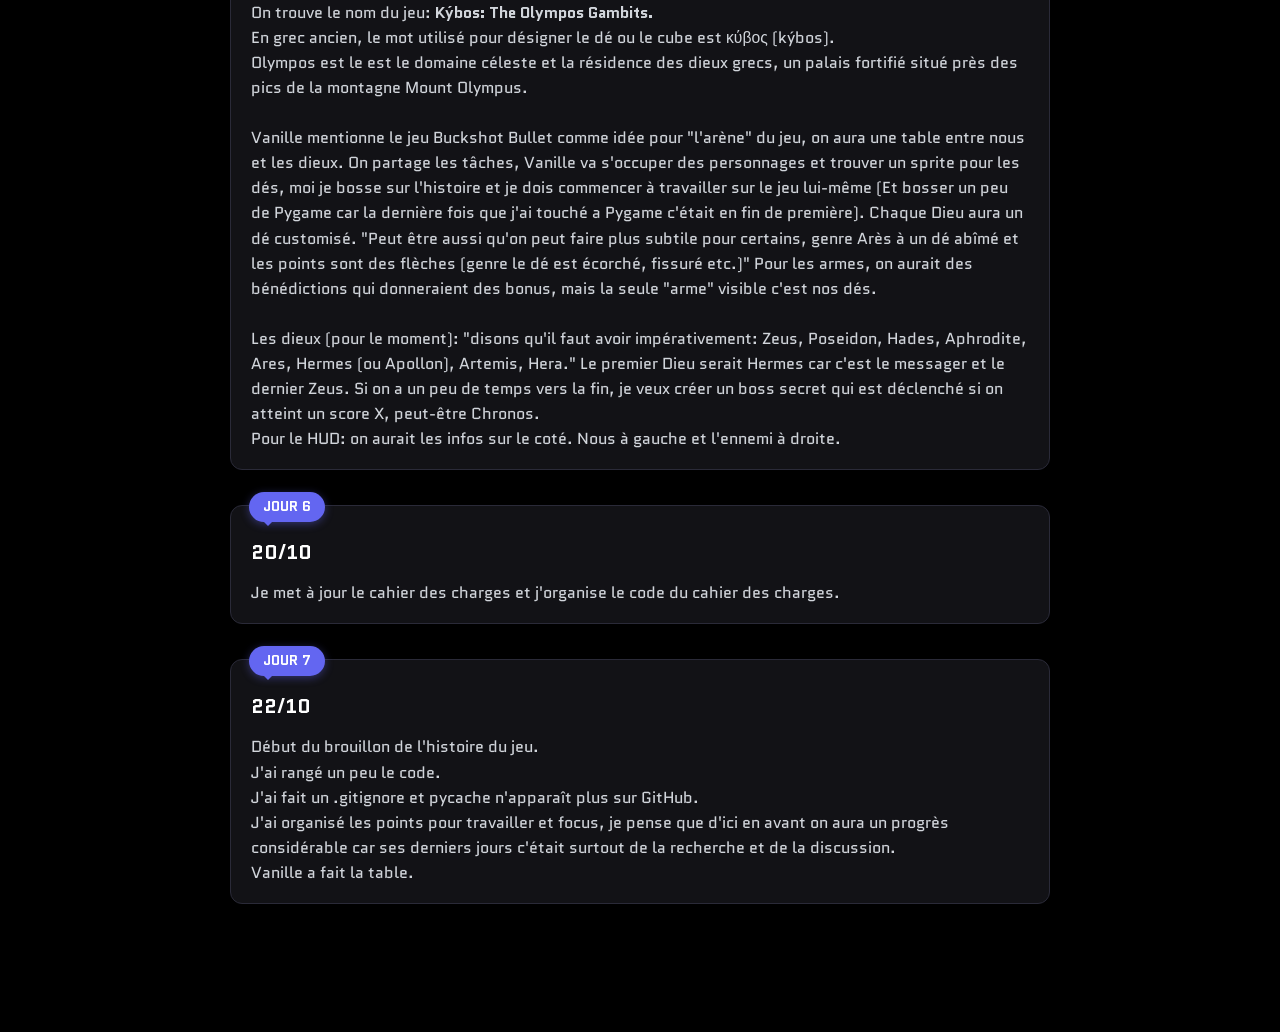
==== commit af521c5b: "No grandient background" ====
--- a/index.html
+++ b/index.html
@@ -139,6 +139,7 @@
                 Vanille a fait la table. <br>
             </p>
         </div>
+        <br><br><br><br><br>
     </main>
 </body>
 
--- a/css/style.css
+++ b/css/style.css
@@ -15,6 +15,7 @@
     color: #f9f9fa;
     padding: 10px 15px 60px 15px;
     line-height: 1.6;
+    height: 100vh;
 }
 
 header {
@@ -30,7 +31,7 @@
 }
 
 a {
-    color: #8e8ee0;
+    color: #bfbff1;
     font-weight: bold;
     text-decoration: none;
     word-break: break-all;
